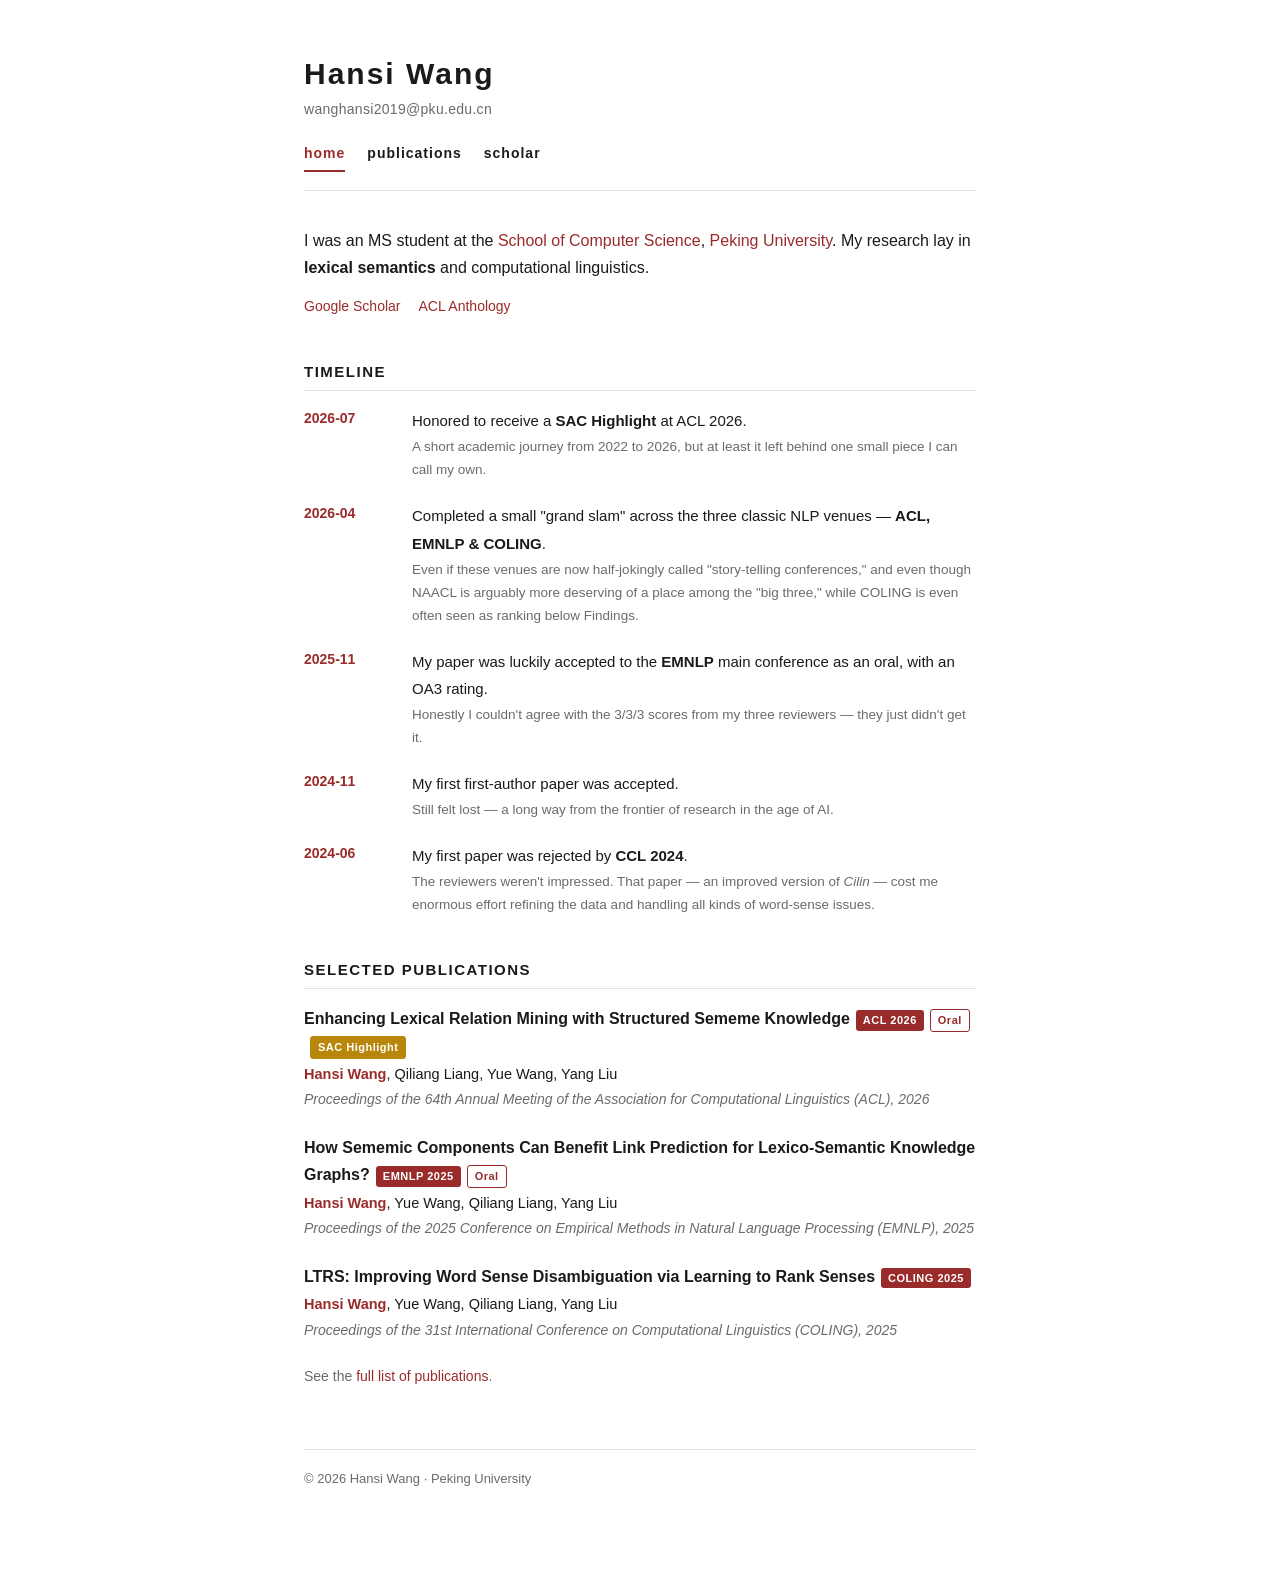
==== index.html @ 6993e157 "Add files via upload" ====
<!DOCTYPE html>
<html lang="en">
<head>
<meta charset="utf-8">
<meta name="viewport" content="width=device-width, initial-scale=1">
<title>Hansi Wang</title>
<meta name="description" content="Hansi Wang — MS student, School of Computer Science, Peking University. Lexical semantics, word sense disambiguation, computational linguistics.">
<link rel="stylesheet" href="style.css">
</head>
<body>
<div class="wrap">

  <header>
    <h1 class="name-main">Hansi Wang</h1>
    <p class="name-email"><a href="mailto:wanghansi2019@pku.edu.cn">wanghansi2019@pku.edu.cn</a></p>
  </header>

  <nav>
    <a href="index.html" class="active">home</a>
    <a href="publications.html">publications</a>
    <a href="https://scholar.google.com/citations?hl=en&user=ROfBXJYAAAAJ">scholar</a>
  </nav>

  <section id="about">
    <p>
      I was an MS student at the
      <a href="https://cs.pku.edu.cn/">School of Computer Science</a>,
      <a href="https://www.pku.edu.cn/">Peking University</a>.
      My research lay in <strong>lexical semantics</strong> and
      computational linguistics.
    </p>
    <div class="links">
      <a href="https://scholar.google.com/citations?hl=en&user=ROfBXJYAAAAJ">Google Scholar</a>
      <a href="https://aclanthology.org/people/hansi-wang/">ACL Anthology</a>
    </div>
  </section>

  <section id="news">
    <h2>Timeline</h2>
    <ul class="timeline">
      <li>
        <span class="date">2026-07</span>
        <span class="body">
          Honored to receive a <strong>SAC Highlight</strong> at ACL 2026.
          <span class="note">A short academic journey from 2022 to 2026, but at least it left behind one small piece I can call my own.</span>
        </span>
      </li>
      <li>
        <span class="date">2026-04</span>
        <span class="body">
          Completed a small "grand slam" across the three classic NLP venues &mdash; <strong>ACL, EMNLP &amp; COLING</strong>.
          <span class="note">Even if these venues are now half-jokingly called "story-telling conferences," and even though NAACL is arguably more deserving of a place among the "big three," while COLING is even often seen as ranking below Findings.</span>
        </span>
      </li>
      <li>
        <span class="date">2025-11</span>
        <span class="body">
          My paper was luckily accepted to the <strong>EMNLP</strong> main conference as an oral, with an OA3 rating.
          <span class="note">Honestly I couldn't agree with the 3/3/3 scores from my three reviewers &mdash; they just didn't get it.</span>
        </span>
      </li>
      <li>
        <span class="date">2024-11</span>
        <span class="body">
          My first first-author paper was accepted.
          <span class="note">Still felt lost &mdash; a long way from the frontier of research in the age of AI.</span>
        </span>
      </li>
      <li>
        <span class="date">2024-06</span>
        <span class="body">
          My first paper was rejected by <strong>CCL 2024</strong>.
          <span class="note">The reviewers weren't impressed. That paper &mdash; an improved version of <em>Cilin</em> &mdash; cost me enormous effort refining the data and handling all kinds of word-sense issues.</span>
        </span>
      </li>
    </ul>
  </section>

  <section id="selected">
    <h2>Selected Publications</h2>

    <div class="pub">
      <div class="title"><a href="https://aclanthology.org/2026.acl-long.224/">Enhancing Lexical Relation Mining with Structured Sememe Knowledge</a><span class="tag">ACL 2026</span><span class="tag oral">Oral</span><span class="tag highlight">SAC Highlight</span></div>
      <div class="authors"><span class="me">Hansi Wang</span>, Qiliang Liang, Yue Wang, Yang Liu</div>
      <div class="venue">Proceedings of the 64th Annual Meeting of the Association for Computational Linguistics (ACL), 2026</div>
    </div>

    <div class="pub">
      <div class="title"><a href="https://aclanthology.org/2025.emnlp-main.740/">How Sememic Components Can Benefit Link Prediction for Lexico-Semantic Knowledge Graphs?</a><span class="tag">EMNLP 2025</span><span class="tag oral">Oral</span></div>
      <div class="authors"><span class="me">Hansi Wang</span>, Yue Wang, Qiliang Liang, Yang Liu</div>
      <div class="venue">Proceedings of the 2025 Conference on Empirical Methods in Natural Language Processing (EMNLP), 2025</div>
    </div>

    <div class="pub">
      <div class="title"><a href="https://aclanthology.org/2025.coling-main.132/">LTRS: Improving Word Sense Disambiguation via Learning to Rank Senses</a><span class="tag">COLING 2025</span></div>
      <div class="authors"><span class="me">Hansi Wang</span>, Yue Wang, Qiliang Liang, Yang Liu</div>
      <div class="venue">Proceedings of the 31st International Conference on Computational Linguistics (COLING), 2025</div>
    </div>

    <p class="meta">See the <a href="publications.html">full list of publications</a>.</p>
  </section>

  <div class="footer">
    &copy; 2026 Hansi Wang &middot; Peking University
  </div>

</div>
</body>
</html>
---- style.css ----
:root {
  --ink: #1a1a1a;
  --muted: #6b6b6b;
  --line: #e4e4e4;
  --link: #9a2b2b;
  --link-hover: #c0392b;
  --bg: #ffffff;
  --accent: #9a2b2b;
}

* { box-sizing: border-box; }

html { -webkit-text-size-adjust: 100%; }

body {
  margin: 0;
  background: var(--bg);
  color: var(--ink);
  font-family: -apple-system, BlinkMacSystemFont, "Segoe UI", "Helvetica Neue",
    Helvetica, "Noto Serif SC", Georgia, serif;
  font-size: 16px;
  line-height: 1.7;
  -webkit-font-smoothing: antialiased;
}

.wrap {
  max-width: 720px;
  margin: 0 auto;
  padding: 56px 24px 96px;
}

/* Header */
header { margin-bottom: 8px; }

.name-main {
  font-size: 30px;
  font-weight: 700;
  letter-spacing: 2px;
  margin: 0;
  line-height: 1.2;
}

.name-email {
  font-size: 14px;
  color: var(--muted);
  margin: 6px 0 0;
  letter-spacing: 0.3px;
}
.name-email a { color: var(--muted); }
.name-email a:hover { color: var(--link-hover); }

/* Nav */
nav {
  margin: 20px 0 36px;
  padding-bottom: 18px;
  border-bottom: 1px solid var(--line);
  display: flex;
  gap: 22px;
  flex-wrap: wrap;
}

nav a {
  font-size: 14px;
  font-weight: 600;
  letter-spacing: 1px;
  text-transform: lowercase;
  color: var(--ink);
  text-decoration: none;
}

nav a:hover { color: var(--link-hover); }
nav a.active { color: var(--link); border-bottom: 2px solid var(--link); padding-bottom: 4px; }

a { color: var(--link); text-decoration: none; }
a:hover { color: var(--link-hover); text-decoration: underline; }

/* Sections */
section { margin-bottom: 40px; }

h2 {
  font-size: 15px;
  font-weight: 700;
  letter-spacing: 1.5px;
  text-transform: uppercase;
  color: var(--ink);
  margin: 0 0 16px;
  padding-bottom: 6px;
  border-bottom: 1px solid var(--line);
}

p { margin: 0 0 14px; }

.meta {
  color: var(--muted);
  font-size: 14px;
  margin-top: 10px;
}

.meta span { white-space: nowrap; }
.sep { margin: 0 8px; color: var(--line); }

/* Links row */
.links { display: flex; flex-wrap: wrap; gap: 8px 18px; font-size: 14px; }

/* News timeline */
.timeline { list-style: none; margin: 0; padding: 0; }

.timeline li {
  position: relative;
  padding-left: 108px;
  margin-bottom: 20px;
}

.timeline .date {
  position: absolute;
  left: 0;
  top: 0;
  font-variant-numeric: tabular-nums;
  font-weight: 600;
  font-size: 14px;
  color: var(--accent);
  width: 92px;
}

.timeline .body { font-size: 15px; }
.timeline .note { color: var(--muted); font-size: 13.5px; display: block; margin-top: 2px; }

/* Publications */
.pub { margin-bottom: 22px; }
.pub .title { font-weight: 600; }
.pub .title a { color: var(--ink); text-decoration: none; }
.pub .title a:hover { color: var(--link-hover); text-decoration: underline; }
.pub .authors { font-size: 14.5px; color: var(--ink); margin-top: 2px; }
.pub .authors .me { color: var(--accent); font-weight: 700; }
.pub .venue { font-size: 14px; color: var(--muted); font-style: italic; margin-top: 2px; }
.pub .tag {
  display: inline-block;
  font-size: 11px;
  font-weight: 700;
  letter-spacing: 0.5px;
  color: #fff;
  background: var(--accent);
  padding: 1px 7px;
  border-radius: 3px;
  margin-left: 6px;
  vertical-align: middle;
}
.pub .tag.oral {
  color: var(--accent);
  background: transparent;
  border: 1px solid var(--accent);
}
.pub .tag.highlight {
  color: #fff;
  background: #b8860b;
  border: 1px solid #b8860b;
}

.footer {
  margin-top: 60px;
  padding-top: 18px;
  border-top: 1px solid var(--line);
  font-size: 13px;
  color: var(--muted);
}

@media (max-width: 520px) {
  .wrap { padding: 40px 18px 64px; }
  .name-main { font-size: 26px; }
  .timeline li { padding-left: 0; }
  .timeline .date { position: static; display: block; width: auto; margin-bottom: 2px; }
}
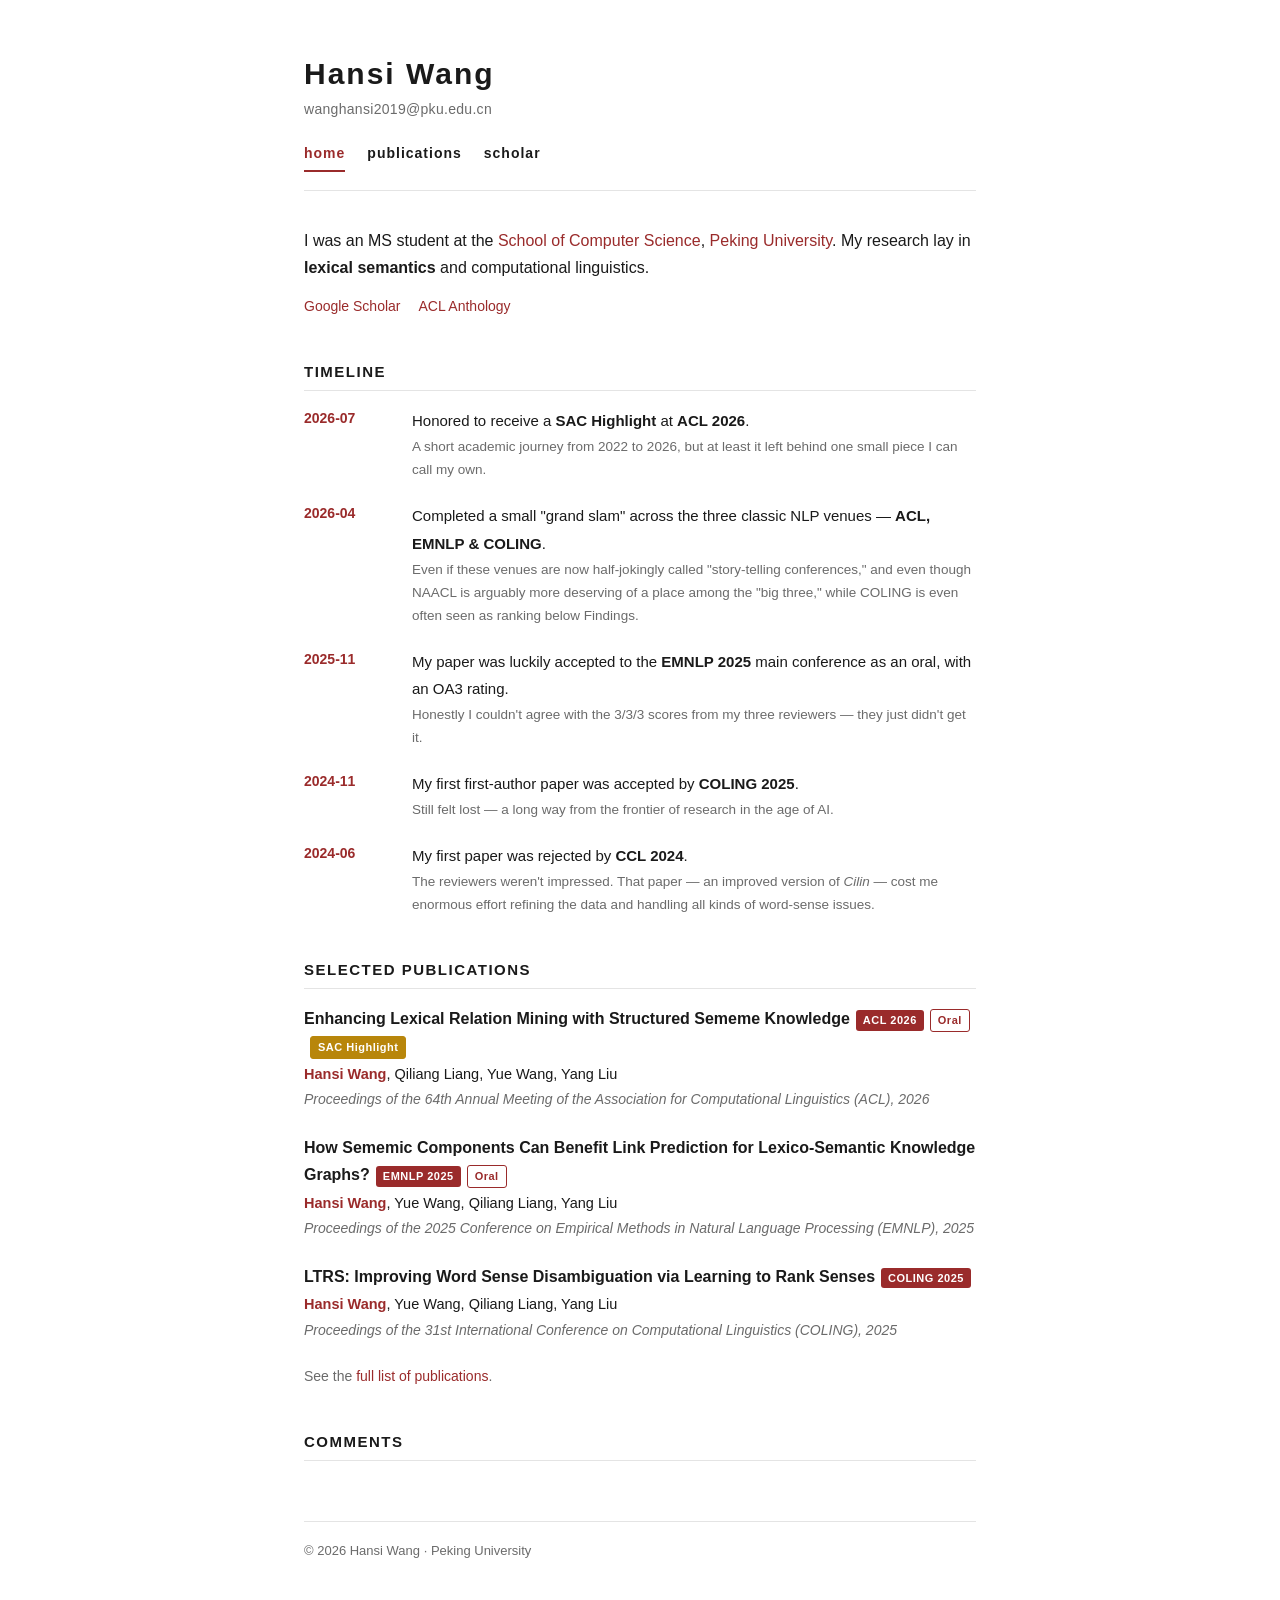
==== commit be400e09: "Add files via upload" ====
--- a/index.html
+++ b/index.html
@@ -41,7 +41,7 @@
       <li>
         <span class="date">2026-07</span>
         <span class="body">
-          Honored to receive a <strong>SAC Highlight</strong> at ACL 2026.
+          Honored to receive a <strong>SAC Highlight</strong> at <strong>ACL 2026</strong>.
           <span class="note">A short academic journey from 2022 to 2026, but at least it left behind one small piece I can call my own.</span>
         </span>
       </li>
@@ -55,14 +55,14 @@
       <li>
         <span class="date">2025-11</span>
         <span class="body">
-          My paper was luckily accepted to the <strong>EMNLP</strong> main conference as an oral, with an OA3 rating.
+          My paper was luckily accepted to the <strong>EMNLP 2025</strong> main conference as an oral, with an OA3 rating.
           <span class="note">Honestly I couldn't agree with the 3/3/3 scores from my three reviewers &mdash; they just didn't get it.</span>
         </span>
       </li>
       <li>
         <span class="date">2024-11</span>
         <span class="body">
-          My first first-author paper was accepted.
+          My first first-author paper was accepted by <strong>COLING 2025</strong>.
           <span class="note">Still felt lost &mdash; a long way from the frontier of research in the age of AI.</span>
         </span>
       </li>
@@ -100,6 +100,25 @@
     <p class="meta">See the <a href="publications.html">full list of publications</a>.</p>
   </section>
 
+  <section id="comments">
+    <h2>Comments</h2>
+    <script src="https://giscus.app/client.js"
+      data-repo="HansiWangPKU/HansiWangPKU.github.io"
+      data-repo-id="R_kgDOTaV5Jg"
+      data-category="Announcements"
+      data-category-id="DIC_kwDOTaV5Js4DBUWZ"
+      data-mapping="pathname"
+      data-strict="0"
+      data-reactions-enabled="1"
+      data-emit-metadata="0"
+      data-input-position="bottom"
+      data-theme="light"
+      data-lang="en"
+      crossorigin="anonymous"
+      async>
+    </script>
+  </section>
+
   <div class="footer">
     &copy; 2026 Hansi Wang &middot; Peking University
   </div>
--- a/style.css
+++ b/style.css
@@ -156,6 +156,9 @@
   border: 1px solid #b8860b;
 }
 
+/* Comments (giscus) */
+#comments .giscus { margin-top: 4px; }
+
 .footer {
   margin-top: 60px;
   padding-top: 18px;
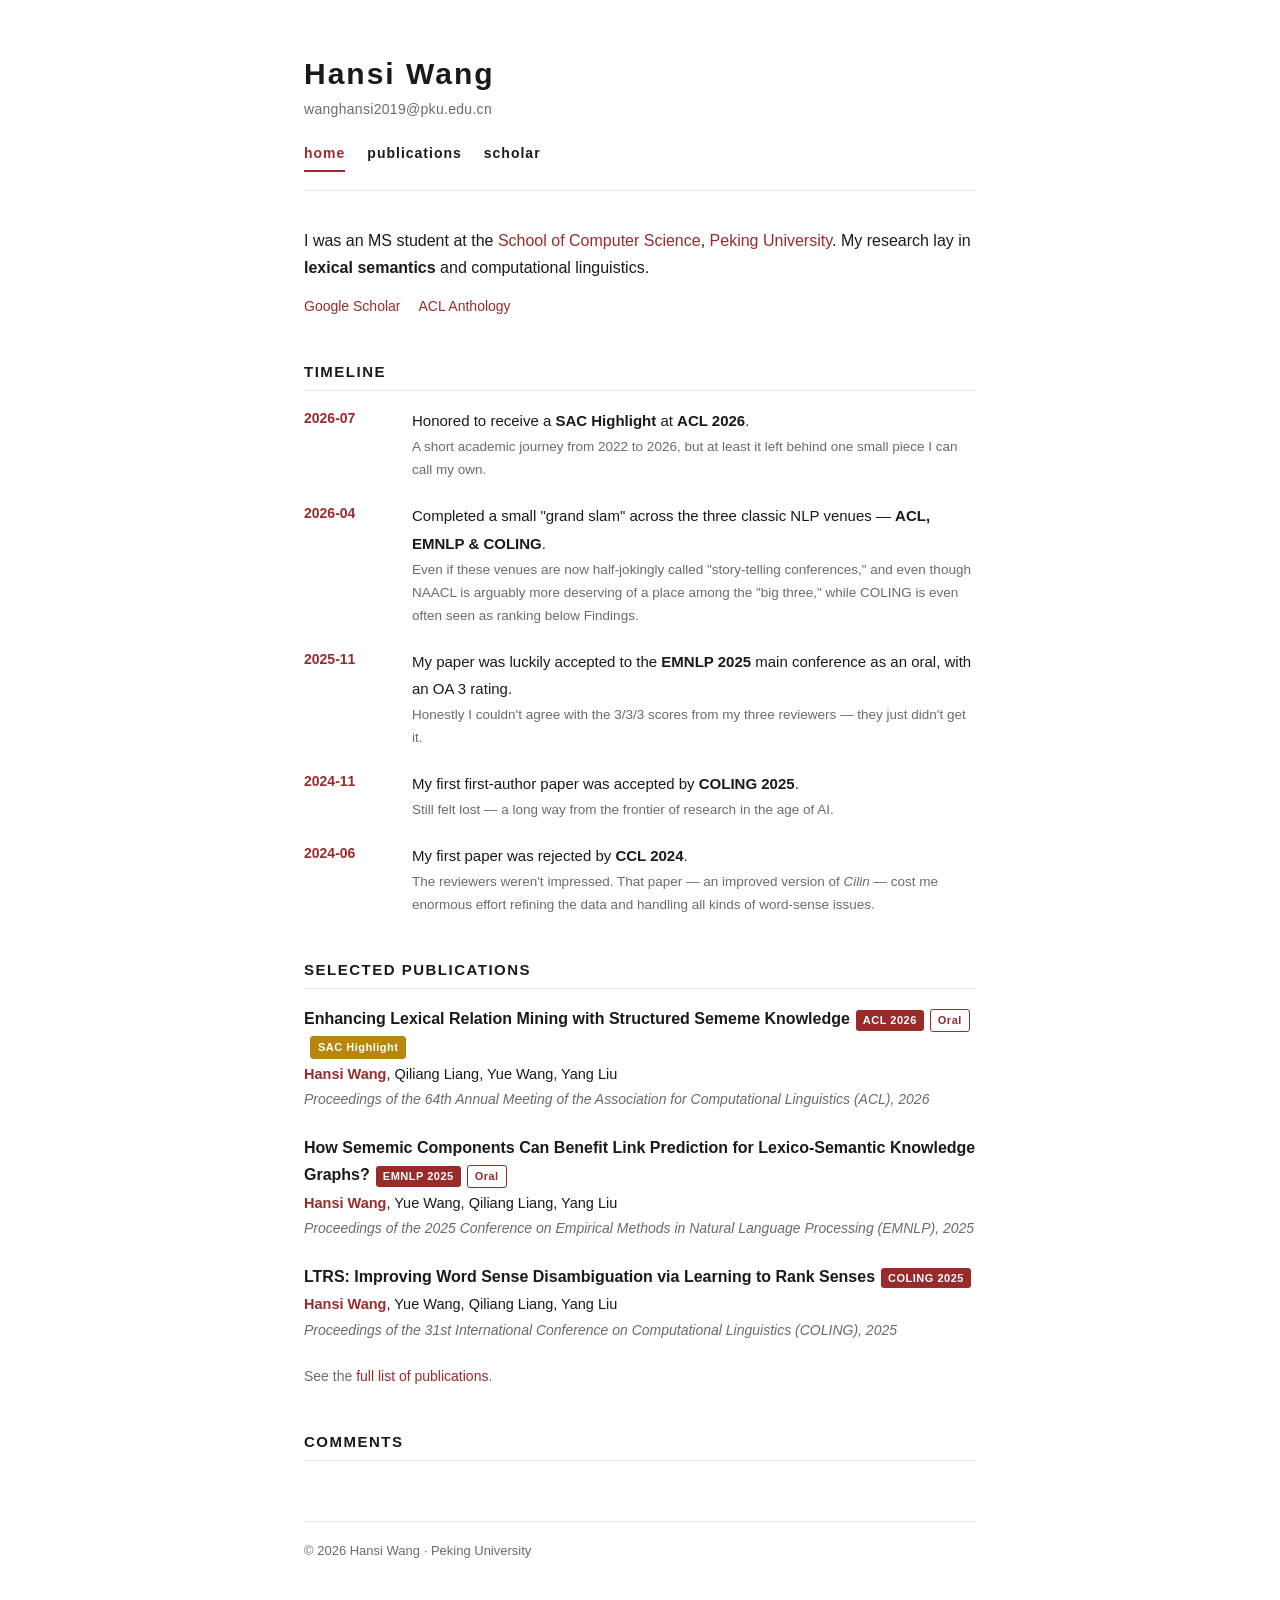
==== commit 5b058b2e: "Update index.html" ====
--- a/index.html
+++ b/index.html
@@ -4,7 +4,7 @@
 <meta charset="utf-8">
 <meta name="viewport" content="width=device-width, initial-scale=1">
 <title>Hansi Wang</title>
-<meta name="description" content="Hansi Wang — MS student, School of Computer Science, Peking University. Lexical semantics, word sense disambiguation, computational linguistics.">
+<meta name="description" content="Hansi Wang — MS student, School of Computer Science, Peking University. Lexical semantics, word sense disambiguation, computational linguistics. Now I'm out of academia, and nothing really interests me anymore.">
 <link rel="stylesheet" href="style.css">
 </head>
 <body>
@@ -55,7 +55,7 @@
       <li>
         <span class="date">2025-11</span>
         <span class="body">
-          My paper was luckily accepted to the <strong>EMNLP 2025</strong> main conference as an oral, with an OA3 rating.
+          My paper was luckily accepted to the <strong>EMNLP 2025</strong> main conference as an oral, with an OA 3 rating.
           <span class="note">Honestly I couldn't agree with the 3/3/3 scores from my three reviewers &mdash; they just didn't get it.</span>
         </span>
       </li>
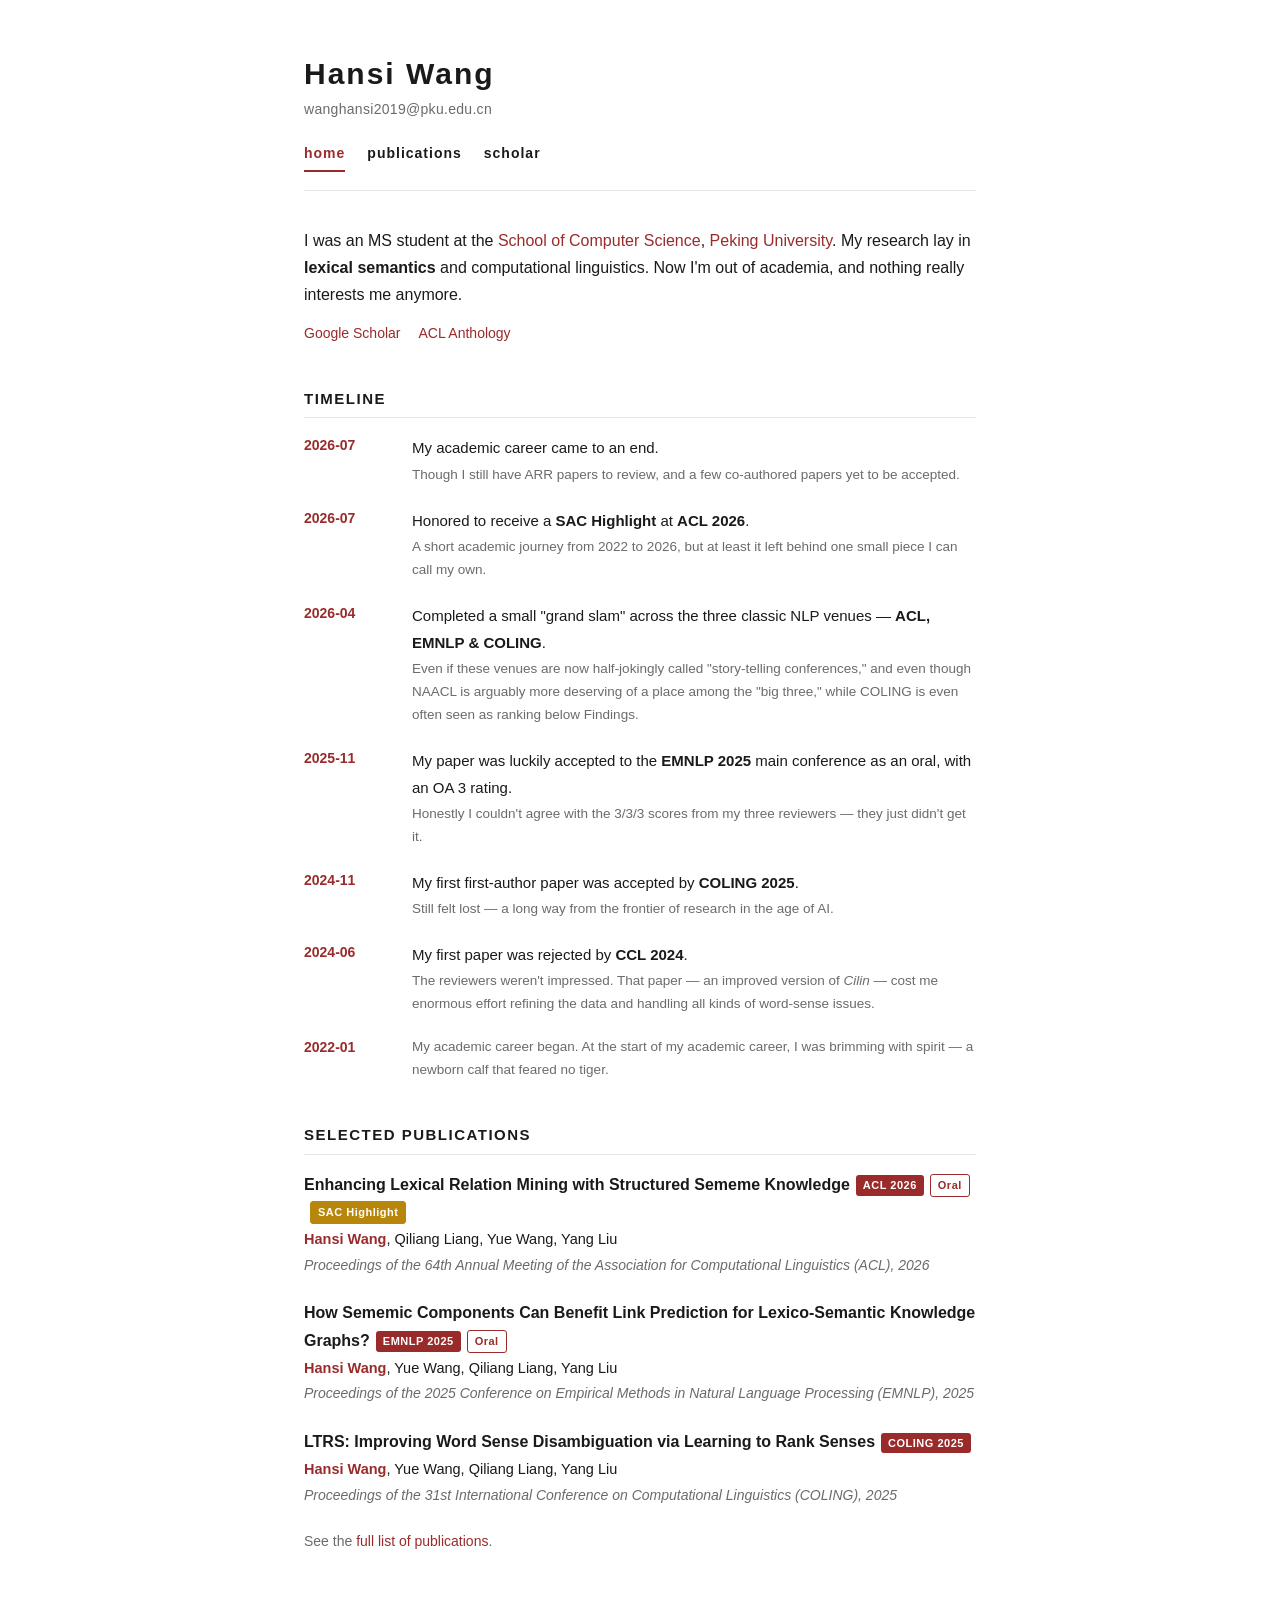
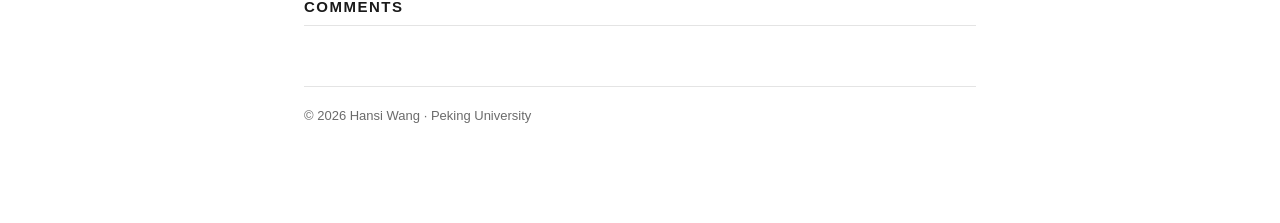
==== commit 6bfae857: "Add files via upload" ====
--- a/index.html
+++ b/index.html
@@ -4,7 +4,7 @@
 <meta charset="utf-8">
 <meta name="viewport" content="width=device-width, initial-scale=1">
 <title>Hansi Wang</title>
-<meta name="description" content="Hansi Wang — MS student, School of Computer Science, Peking University. Lexical semantics, word sense disambiguation, computational linguistics. Now I'm out of academia, and nothing really interests me anymore.">
+<meta name="description" content="Hansi Wang — MS student, School of Computer Science, Peking University. Lexical semantics, word sense disambiguation, computational linguistics.">
 <link rel="stylesheet" href="style.css">
 </head>
 <body>
@@ -27,7 +27,8 @@
       <a href="https://cs.pku.edu.cn/">School of Computer Science</a>,
       <a href="https://www.pku.edu.cn/">Peking University</a>.
       My research lay in <strong>lexical semantics</strong> and
-      computational linguistics.
+      computational linguistics. Now I'm out of academia, and nothing
+      really interests me anymore.
     </p>
     <div class="links">
       <a href="https://scholar.google.com/citations?hl=en&user=ROfBXJYAAAAJ">Google Scholar</a>
@@ -38,6 +39,13 @@
   <section id="news">
     <h2>Timeline</h2>
     <ul class="timeline">
+      <li>
+        <span class="date">2026-07</span>
+        <span class="body">
+          My academic career came to an end.
+          <span class="note">Though I still have ARR papers to review, and a few co-authored papers yet to be accepted.</span>
+        </span>
+      </li>
       <li>
         <span class="date">2026-07</span>
         <span class="body">
@@ -71,6 +79,12 @@
         <span class="body">
           My first paper was rejected by <strong>CCL 2024</strong>.
           <span class="note">The reviewers weren't impressed. That paper &mdash; an improved version of <em>Cilin</em> &mdash; cost me enormous effort refining the data and handling all kinds of word-sense issues.</span>
+        </span>
+      </li>
+      <li>
+        <span class="date">2022-01</span>
+        <span class="body">
+          <span class="note">My academic career began. At the start of my academic career, I was brimming with spirit &mdash; a newborn calf that feared no tiger.</span>
         </span>
       </li>
     </ul>
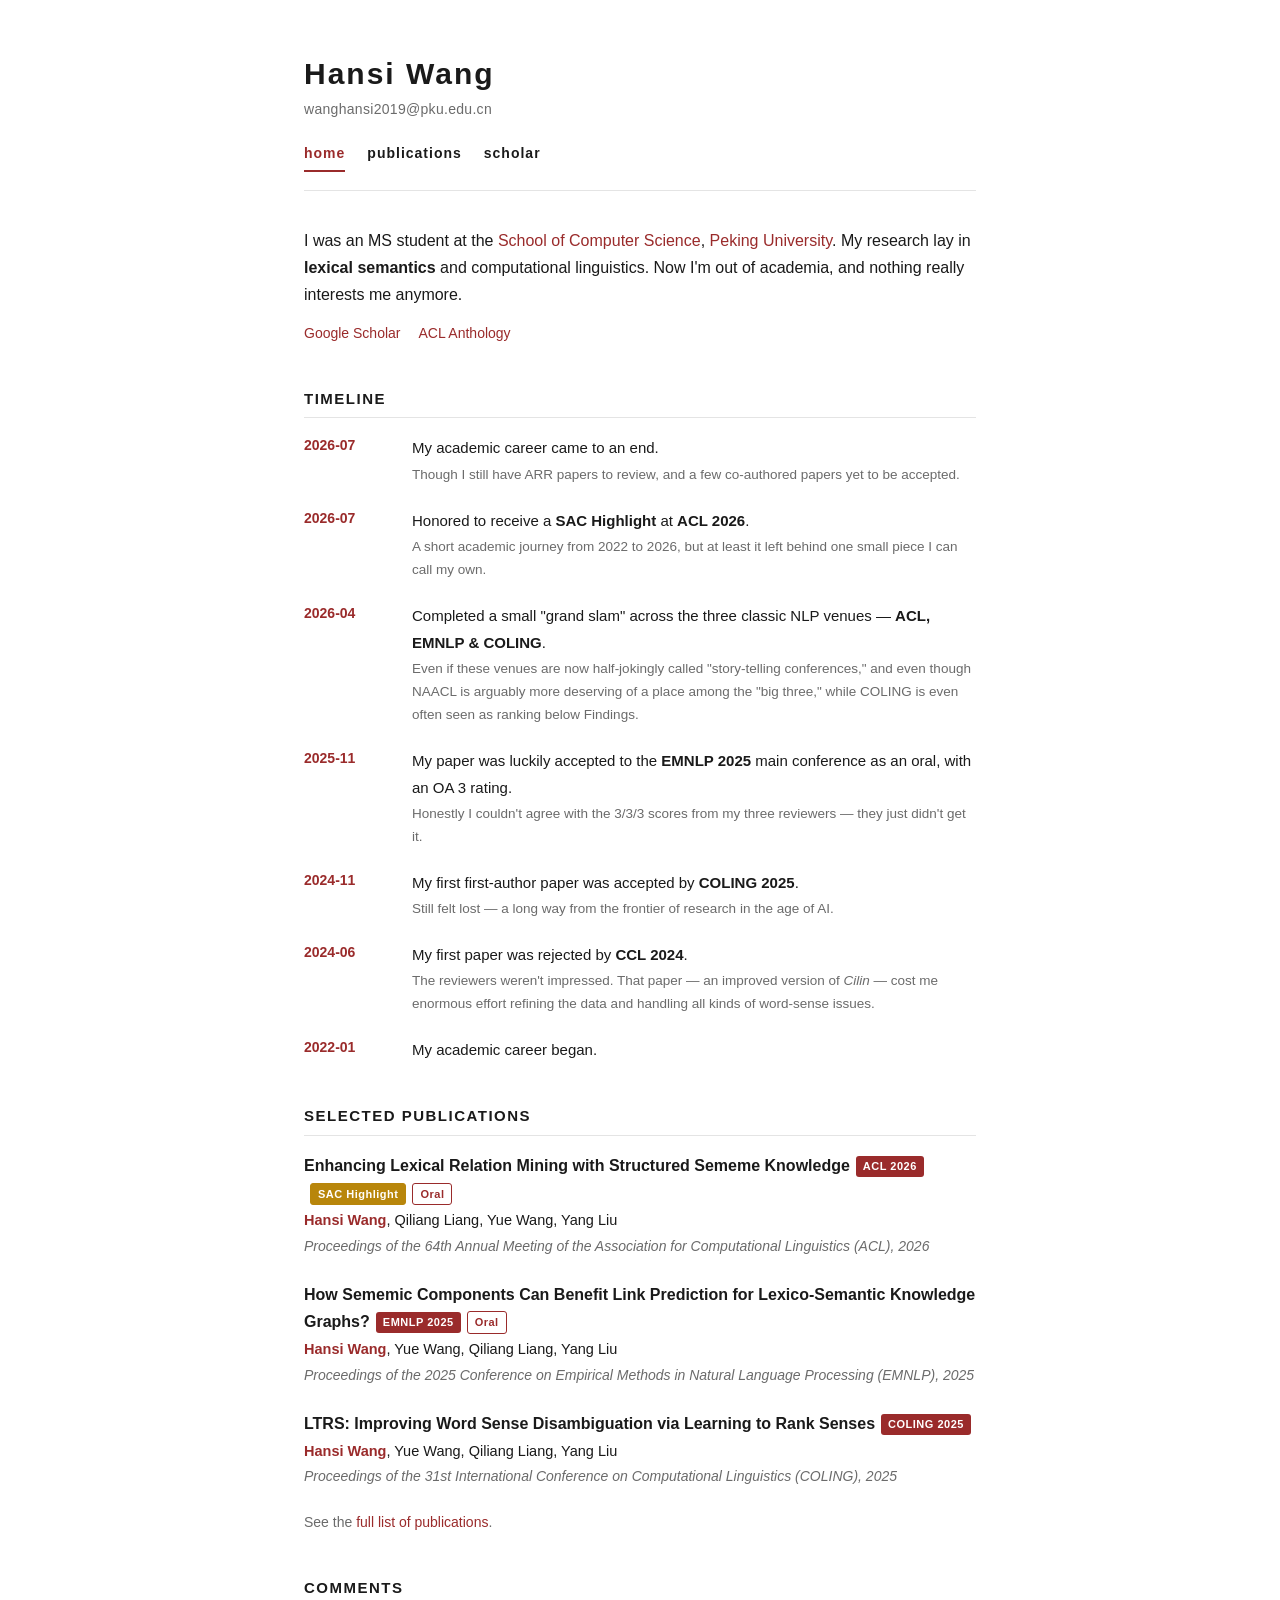
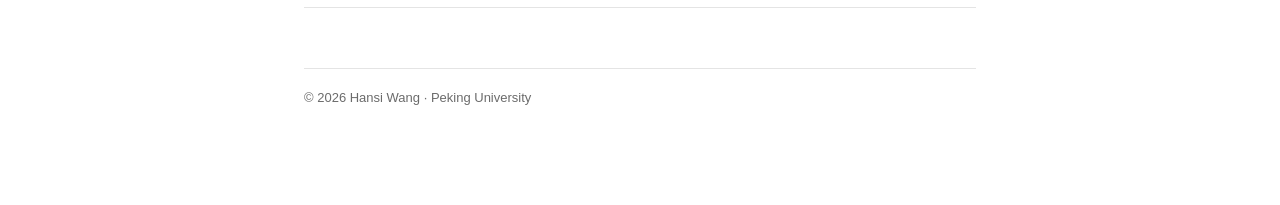
==== commit 3aa117a1: "Update index.html" ====
--- a/index.html
+++ b/index.html
@@ -84,7 +84,8 @@
       <li>
         <span class="date">2022-01</span>
         <span class="body">
-          <span class="note">My academic career began. At the start of my academic career, I was brimming with spirit &mdash; a newborn calf that feared no tiger.</span>
+          My academic career began. 
+          <span class="note"></span>
         </span>
       </li>
     </ul>
@@ -94,7 +95,7 @@
     <h2>Selected Publications</h2>
 
     <div class="pub">
-      <div class="title"><a href="https://aclanthology.org/2026.acl-long.224/">Enhancing Lexical Relation Mining with Structured Sememe Knowledge</a><span class="tag">ACL 2026</span><span class="tag oral">Oral</span><span class="tag highlight">SAC Highlight</span></div>
+      <div class="title"><a href="https://aclanthology.org/2026.acl-long.224/">Enhancing Lexical Relation Mining with Structured Sememe Knowledge</a><span class="tag">ACL 2026</span><span class="tag highlight">SAC Highlight</span><span class="tag oral">Oral</span></div>
       <div class="authors"><span class="me">Hansi Wang</span>, Qiliang Liang, Yue Wang, Yang Liu</div>
       <div class="venue">Proceedings of the 64th Annual Meeting of the Association for Computational Linguistics (ACL), 2026</div>
     </div>
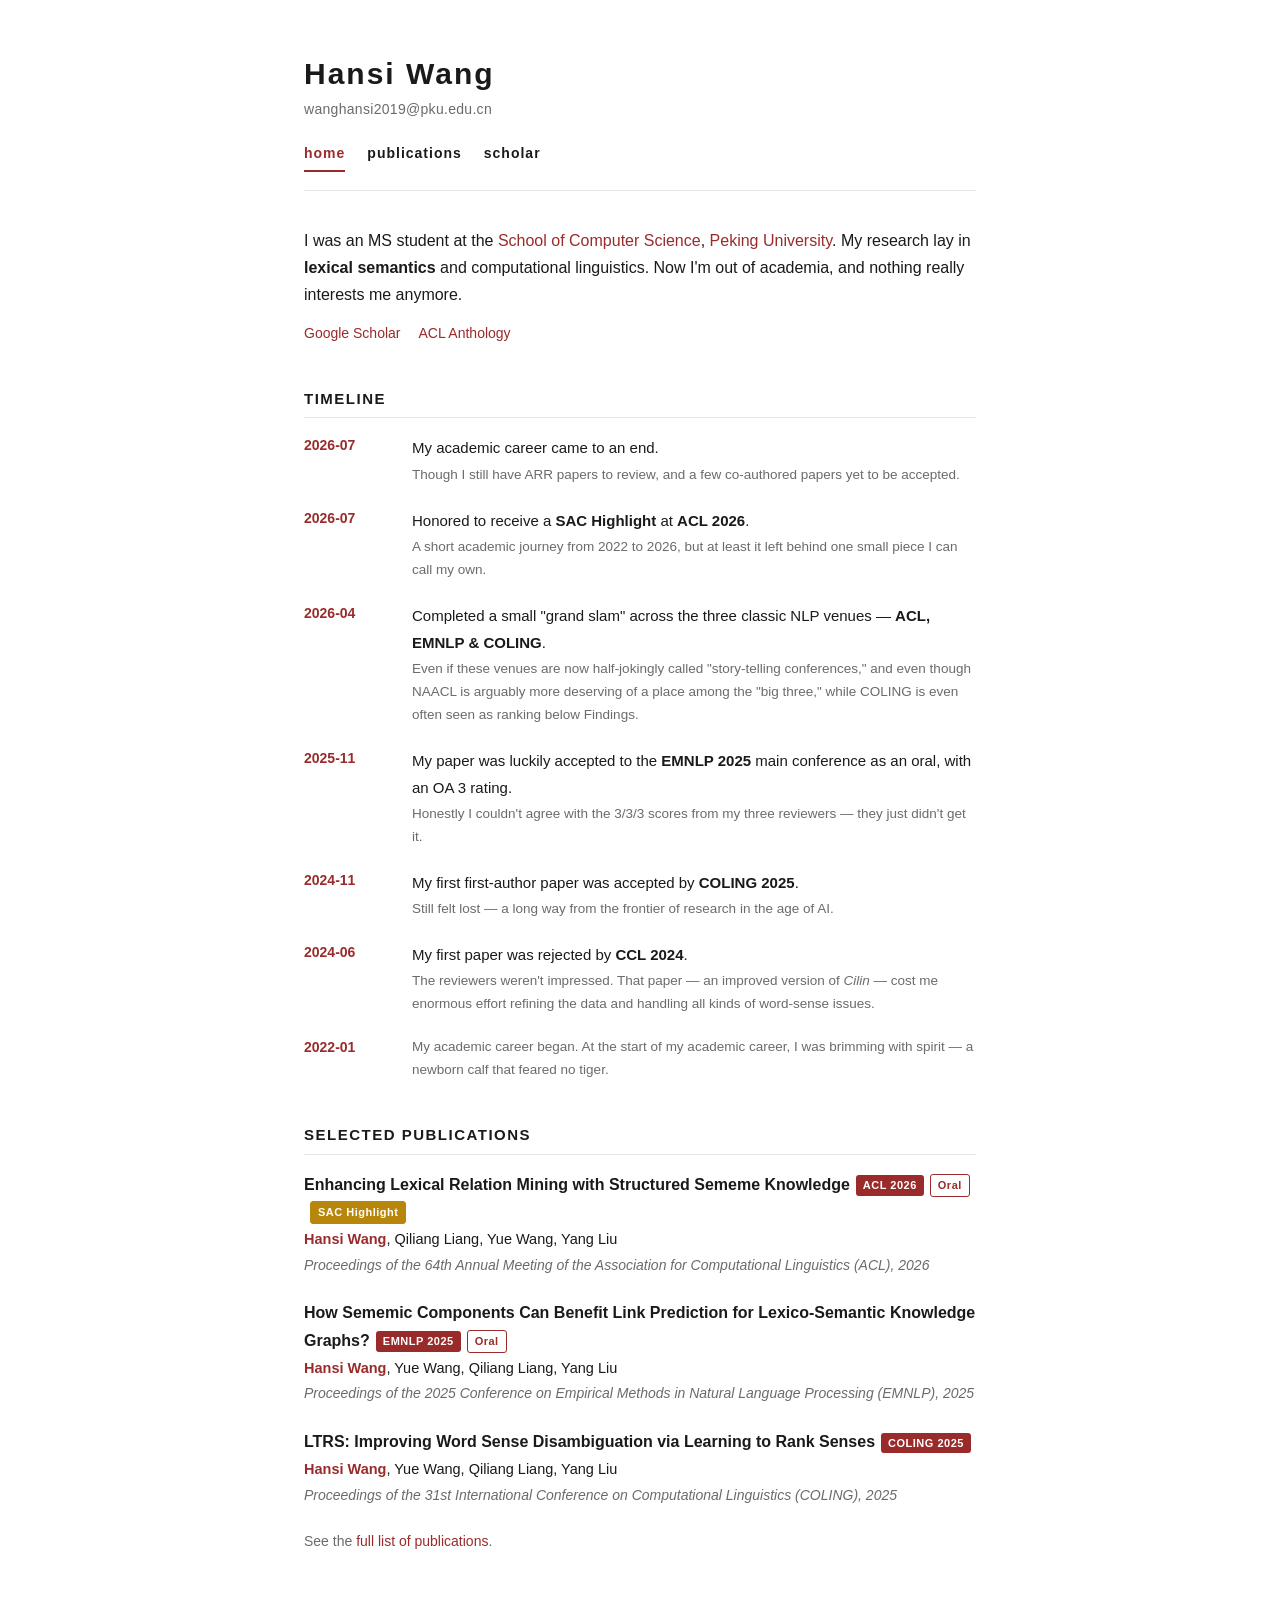
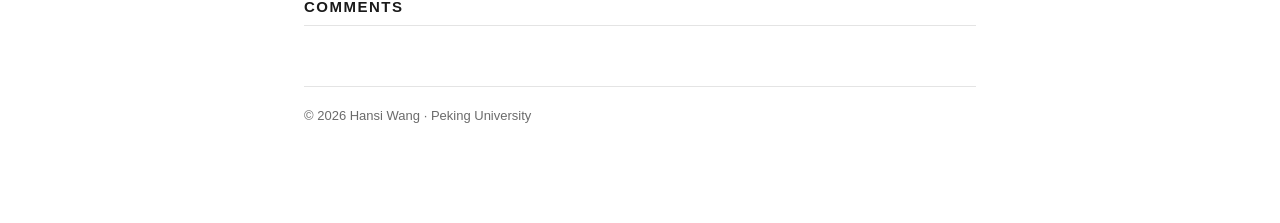
==== commit 398abae2: "Add files via upload" ====
--- a/index.html
+++ b/index.html
@@ -84,8 +84,7 @@
       <li>
         <span class="date">2022-01</span>
         <span class="body">
-          My academic career began. 
-          <span class="note"></span>
+          <span class="note">My academic career began. At the start of my academic career, I was brimming with spirit &mdash; a newborn calf that feared no tiger.</span>
         </span>
       </li>
     </ul>
@@ -95,7 +94,7 @@
     <h2>Selected Publications</h2>
 
     <div class="pub">
-      <div class="title"><a href="https://aclanthology.org/2026.acl-long.224/">Enhancing Lexical Relation Mining with Structured Sememe Knowledge</a><span class="tag">ACL 2026</span><span class="tag highlight">SAC Highlight</span><span class="tag oral">Oral</span></div>
+      <div class="title"><a href="https://aclanthology.org/2026.acl-long.224/">Enhancing Lexical Relation Mining with Structured Sememe Knowledge</a><span class="tag">ACL 2026</span><span class="tag oral">Oral</span><span class="tag highlight">SAC Highlight</span></div>
       <div class="authors"><span class="me">Hansi Wang</span>, Qiliang Liang, Yue Wang, Yang Liu</div>
       <div class="venue">Proceedings of the 64th Annual Meeting of the Association for Computational Linguistics (ACL), 2026</div>
     </div>
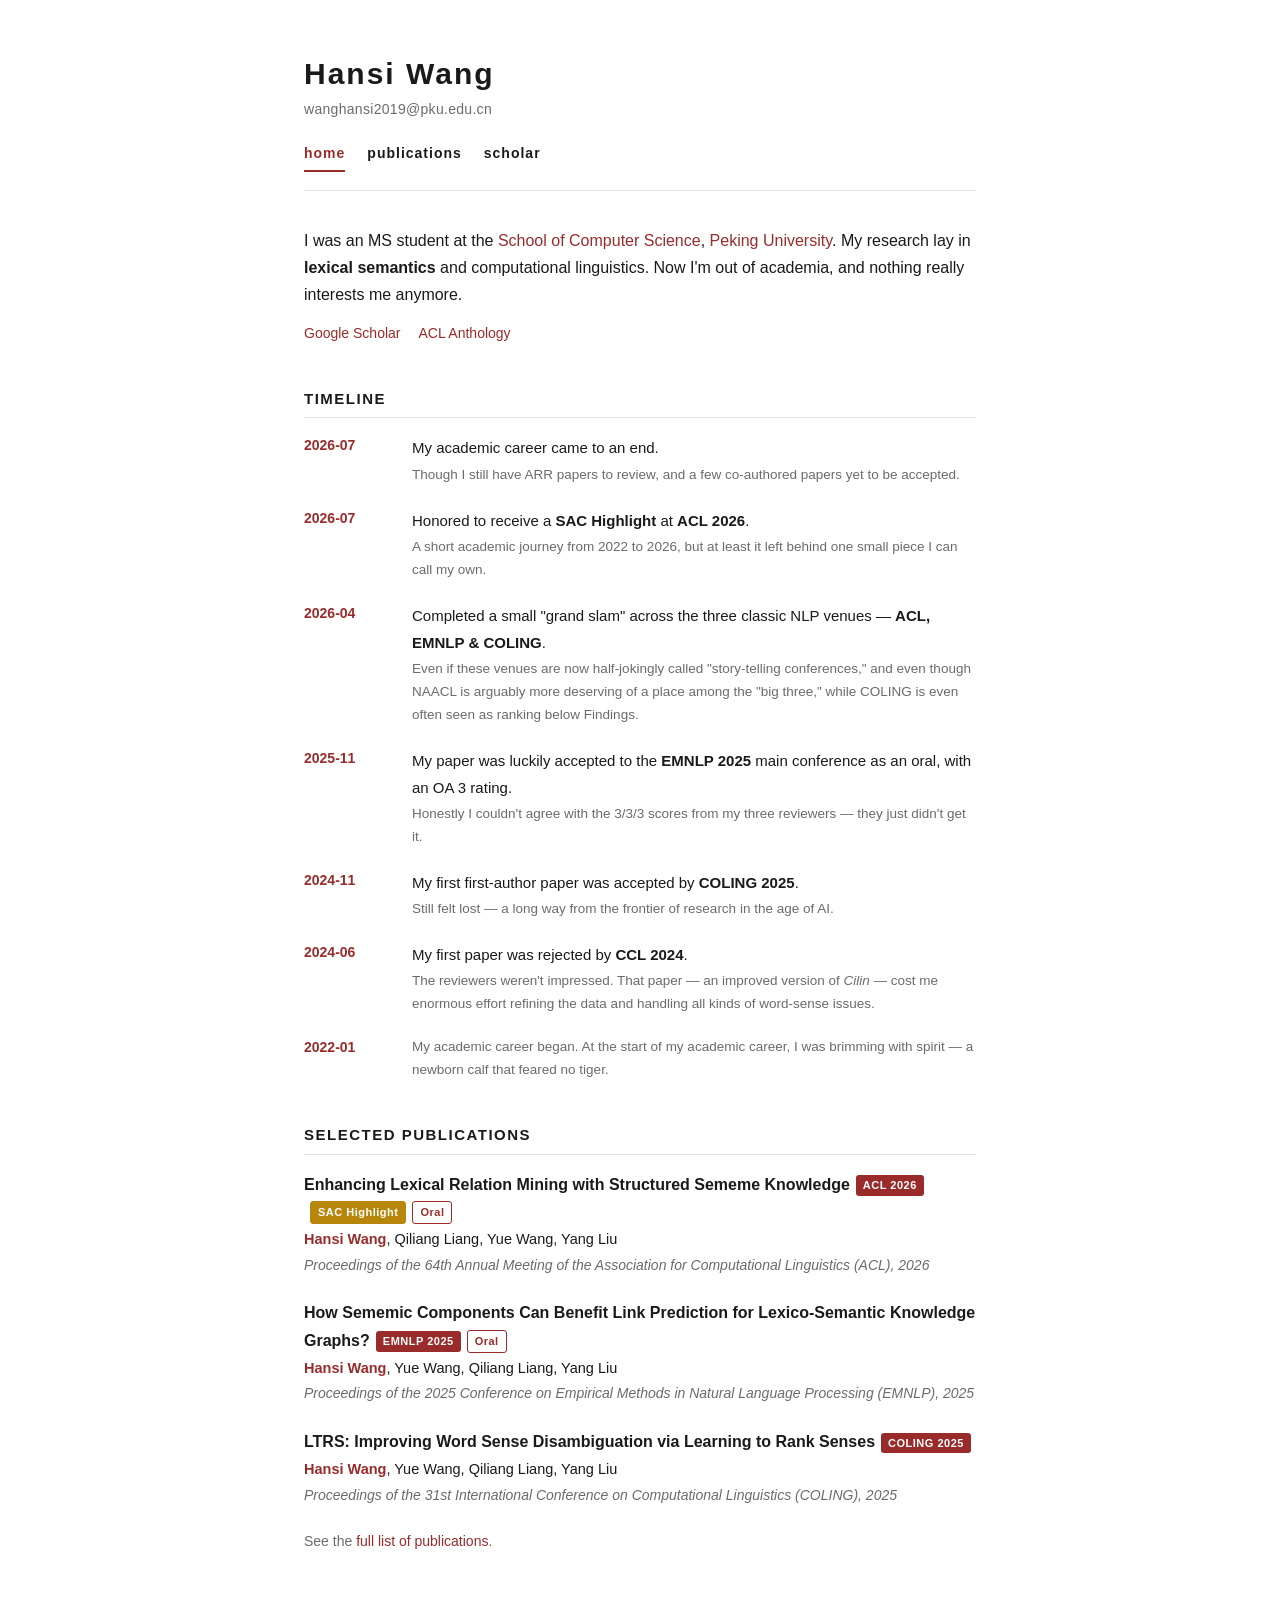
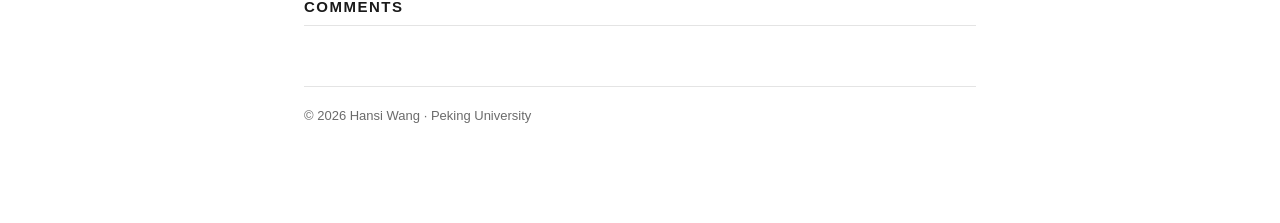
==== commit 2582a004: "Add files via upload" ====
--- a/index.html
+++ b/index.html
@@ -94,7 +94,7 @@
     <h2>Selected Publications</h2>
 
     <div class="pub">
-      <div class="title"><a href="https://aclanthology.org/2026.acl-long.224/">Enhancing Lexical Relation Mining with Structured Sememe Knowledge</a><span class="tag">ACL 2026</span><span class="tag oral">Oral</span><span class="tag highlight">SAC Highlight</span></div>
+      <div class="title"><a href="https://aclanthology.org/2026.acl-long.224/">Enhancing Lexical Relation Mining with Structured Sememe Knowledge</a><span class="tag">ACL 2026</span><span class="tag highlight">SAC Highlight</span><span class="tag oral">Oral</span></div>
       <div class="authors"><span class="me">Hansi Wang</span>, Qiliang Liang, Yue Wang, Yang Liu</div>
       <div class="venue">Proceedings of the 64th Annual Meeting of the Association for Computational Linguistics (ACL), 2026</div>
     </div>
@@ -134,9 +134,10 @@
   </section>
 
   <div class="footer">
-    &copy; 2026 Hansi Wang &middot; Peking University
+    &copy; 2026 Hansi Wang &middot; Peking University<span id="busuanzi_container_site_pv" style="display:none"> &middot; <span id="busuanzi_value_site_pv"></span> views</span>
   </div>
 
 </div>
+<script async src="//busuanzi.ibruce.info/busuanzi/2.3/busuanzi.pure.mini.js"></script>
 </body>
 </html>
